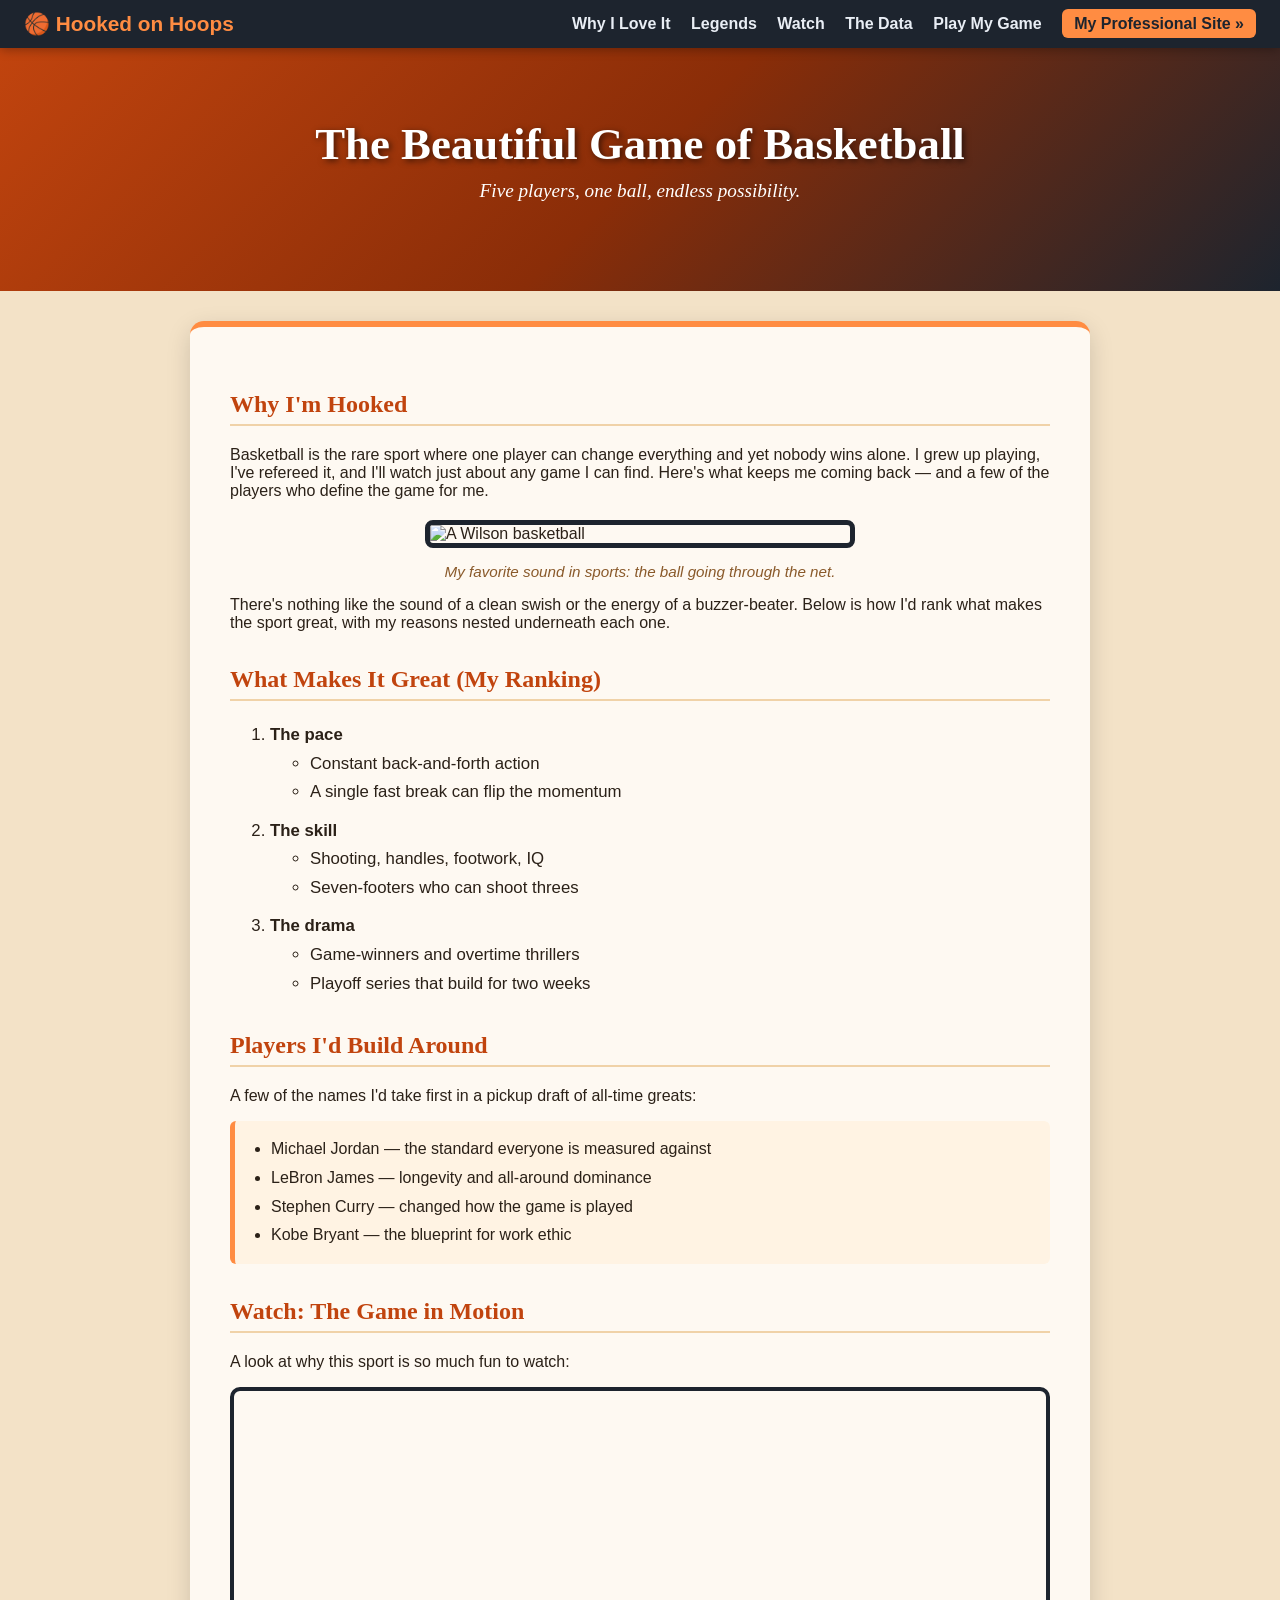
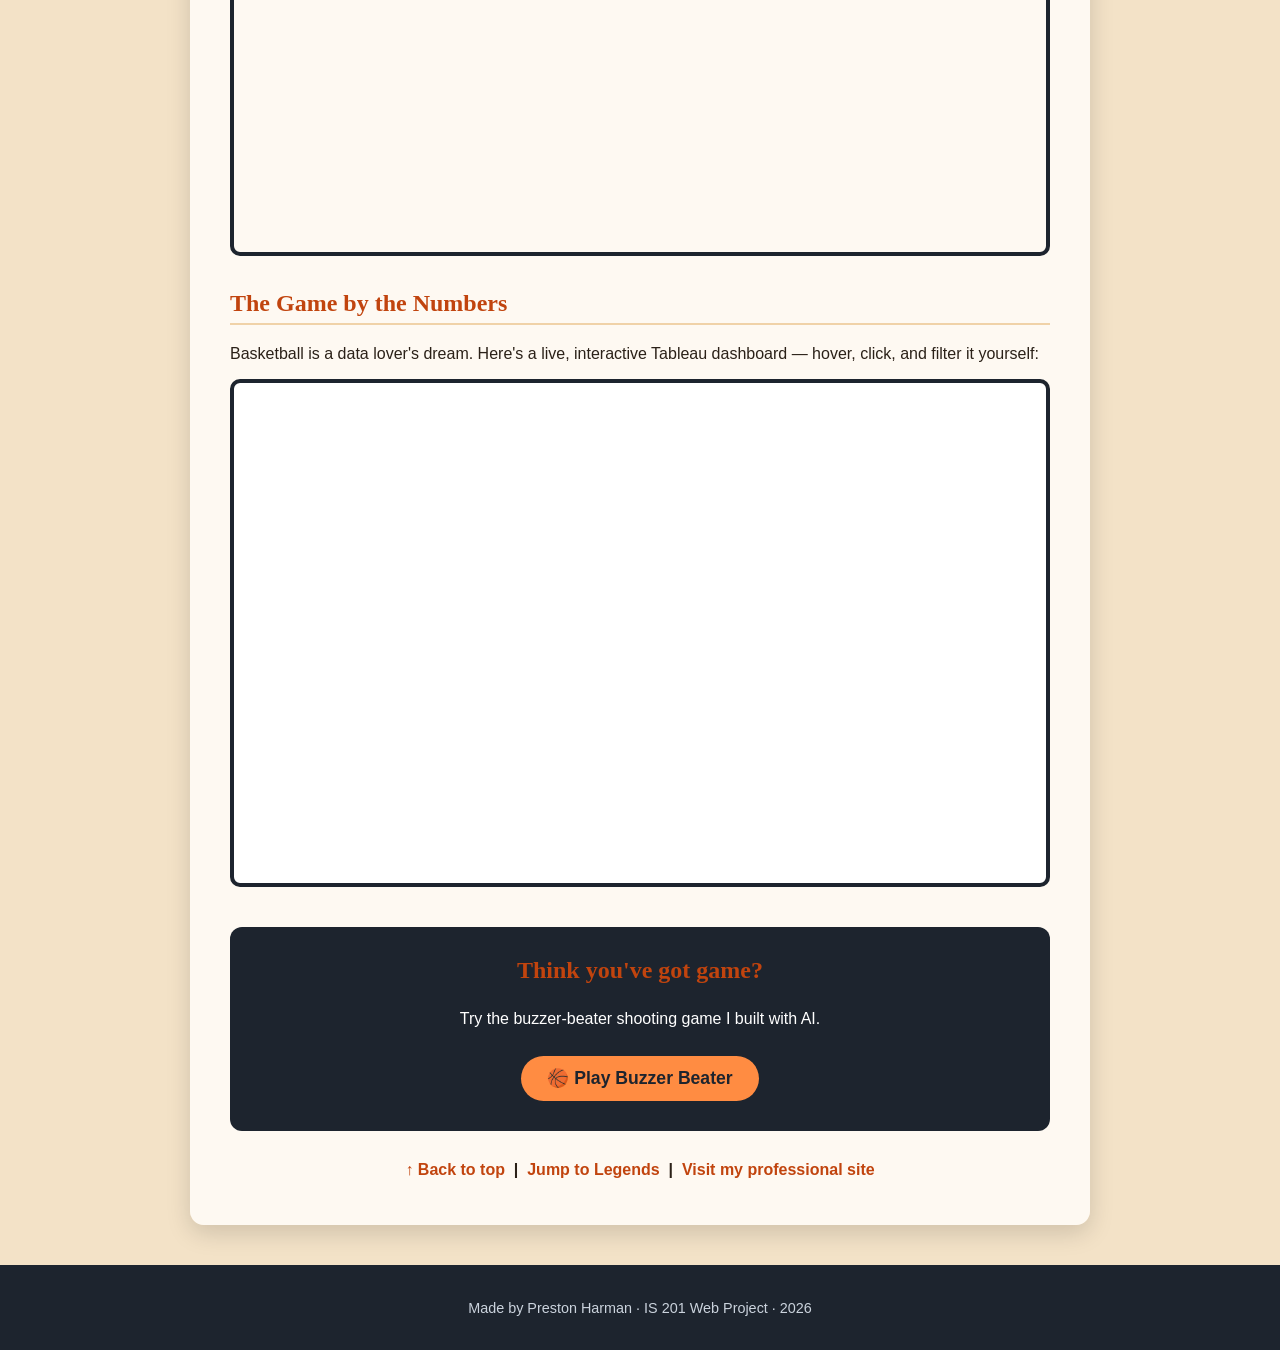
==== scratch.html @ e9cfbacf "Add files via upload" ====
<!DOCTYPE html>
<html lang="en">

<head>
  <meta charset="UTF-8">
  <meta name="viewport" content="width=device-width, initial-scale=1.0">
  <title>Hooked on Hoops — Preston Harman</title>
  <!-- My own from-scratch stylesheet (NOT Bootstrap) -->
  <link rel="stylesheet" href="scratch.css">
</head>

<body id="top">

  <!-- ===== Navigation bar (div #1 for positioning) ===== -->
  <div class="topbar">
    <span class="brand">🏀 Hooked on Hoops</span>
    <span class="topbar-links">
      <a href="#why">Why I Love It</a>
      <a href="#legends">Legends</a>
      <a href="#video">Watch</a>
      <a href="#data">The Data</a>
      <a href="webapp.html">Play My Game</a>
      <!-- Navigation back to the professional (Bootstrap) pages -->
      <a href="index.html" class="pro-link">My Professional Site &raquo;</a>
    </span>
  </div>

  <!-- ===== Hero header (div #2 for positioning) ===== -->
  <div class="hero-court">
    <h1>The Beautiful Game of Basketball</h1>
    <p class="tagline">Five players, one ball, endless possibility.</p>
  </div>

  <!-- ===== Main content wrapper (div #3 for positioning) ===== -->
  <div class="wrap">

    <!-- Anchor target: Why I love it -->
    <h2 id="why">Why I'm Hooked</h2>
    <p>
      Basketball is the rare sport where one player can change everything and yet nobody wins alone.
      I grew up playing, I've refereed it, and I'll watch just about any game I can find. Here's what
      keeps me coming back — and a few of the players who define the game for me.
    </p>

    <!-- A non-Bootstrap image (hotlinked from Wikimedia Commons, which permits this) -->
    <img class="court-img"
      src="https://commons.wikimedia.org/wiki/Special:FilePath/Wilson_Basketball.JPG"
      alt="A Wilson basketball">
    <p class="caption">My favorite sound in sports: the ball going through the net.</p>

    <p>
      There's nothing like the sound of a clean swish or the energy of a buzzer-beater. Below is how I'd
      rank what makes the sport great, with my reasons nested underneath each one.
    </p>

    <!-- ===== Unordered list embedded inside an ordered list ===== -->
    <h2>What Makes It Great (My Ranking)</h2>
    <ol class="ranked">
      <li><strong>The pace</strong>
        <ul>
          <li>Constant back-and-forth action</li>
          <li>A single fast break can flip the momentum</li>
        </ul>
      </li>
      <li><strong>The skill</strong>
        <ul>
          <li>Shooting, handles, footwork, IQ</li>
          <li>Seven-footers who can shoot threes</li>
        </ul>
      </li>
      <li><strong>The drama</strong>
        <ul>
          <li>Game-winners and overtime thrillers</li>
          <li>Playoff series that build for two weeks</li>
        </ul>
      </li>
    </ol>

    <!-- Anchor target: Legends -->
    <h2 id="legends">Players I'd Build Around</h2>
    <p>A few of the names I'd take first in a pickup draft of all-time greats:</p>
    <ul class="legends">
      <li>Michael Jordan — the standard everyone is measured against</li>
      <li>LeBron James — longevity and all-around dominance</li>
      <li>Stephen Curry — changed how the game is played</li>
      <li>Kobe Bryant — the blueprint for work ethic</li>
    </ul>

    <!-- Anchor target: Video -->
    <h2 id="video">Watch: The Game in Motion</h2>
    <p>A look at why this sport is so much fun to watch:</p>
    <div class="video-box">
      <iframe
        src="https://www.youtube.com/embed/2Tg0z8sShjk"
        title="Basketball video"
        frameborder="0"
        allow="accelerometer; autoplay; clipboard-write; encrypted-media; gyroscope; picture-in-picture; web-share"
        allowfullscreen></iframe>
    </div>

    <!-- Anchor target: Tableau -->
    <h2 id="data">The Game by the Numbers</h2>
    <p>Basketball is a data lover's dream. Here's a live, interactive Tableau dashboard — hover, click,
      and filter it yourself:</p>

    <!-- ===== Live, interactive embedded Tableau viz ===== -->
    <div class="tableau-box">
      <div class='tableauPlaceholder' id='vizContainer' style='position: relative; width:100%;'>
        <noscript>
          <a href='#'><img alt='Tableau dashboard'
            src='https://public.tableau.com/static/images/Re/RegionalSampleWorkbook/Storyboard/1.png'
            style='border:none'></a>
        </noscript>
        <object class='tableauViz' style='display:none;'>
          <param name='host_url' value='https%3A%2F%2Fpublic.tableau.com%2F' />
          <param name='embed_code_version' value='3' />
          <param name='site_root' value='' />
          <param name='name' value='RegionalSampleWorkbook/Storyboard' />
          <param name='tabs' value='no' />
          <param name='toolbar' value='yes' />
          <param name='static_image'
            value='https://public.tableau.com/static/images/Re/RegionalSampleWorkbook/Storyboard/1.png' />
          <param name='animate_transition' value='yes' />
          <param name='display_static_image' value='yes' />
          <param name='display_spinner' value='yes' />
          <param name='display_overlay' value='yes' />
          <param name='display_count' value='yes' />
        </object>
      </div>
    </div>

    <!-- Call to action to the web app -->
    <div class="cta">
      <h2 style="border:none; margin-top:0;">Think you've got game?</h2>
      <p>Try the buzzer-beater shooting game I built with AI.</p>
      <a class="cta-btn" href="webapp.html">🏀 Play Buzzer Beater</a>
    </div>

    <!-- On-page anchors back up -->
    <p class="backlinks">
      <a href="#top">↑ Back to top</a> &nbsp;|&nbsp;
      <a href="#legends">Jump to Legends</a> &nbsp;|&nbsp;
      <a href="index.html">Visit my professional site</a>
    </p>
  </div>

  <!-- ===== Footer (div for positioning) ===== -->
  <div class="footer">
    <p>Made by Preston Harman &middot; IS 201 Web Project &middot; 2026</p>
  </div>

  <!-- Tableau Public embed script -->
  <script type="text/javascript"
    src="https://public.tableau.com/javascripts/api/viz_v1.js"></script>

</body>

</html>
---- scratch.css ----
/* ============================================================
   scratch.css — hand-written stylesheet for my from-scratch page
   ============================================================ */

/* 1. Page body: custom background image + font family + font color */
body {
  margin: 0;
  font-family: 'Trebuchet MS', 'Segoe UI', Verdana, sans-serif;  /* font family */
  color: #2b2118;                                                 /* font color */
  background-color: #f3e2c7;                                      /* custom bg color */
  background-image: url("https://www.transparenttextures.com/patterns/wood-pattern.png");
}

/* 2. Top navigation bar — positioned/styled block (DIV) */
.topbar {
  position: sticky;
  top: 0;
  z-index: 10;
  background-color: #1d242e;
  color: #ffffff;
  padding: 12px 24px;
  display: flex;
  flex-wrap: wrap;
  align-items: center;
  justify-content: space-between;
  box-shadow: 0 2px 10px rgba(0, 0, 0, 0.3);
}
.topbar .brand {
  font-size: 1.3rem;
  font-weight: bold;
  color: #ff8c42;          /* font color */
}
.topbar-links a {
  color: #e9eef5;
  text-decoration: none;
  margin-left: 16px;
  font-weight: 600;
}
.topbar-links a:hover { color: #ff8c42; }
.topbar-links a.pro-link {
  background-color: #ff8c42;
  color: #1d242e;
  padding: 6px 12px;
  border-radius: 6px;
}

/* 3. Hero header — positioned/styled block (DIV) */
.hero-court {
  position: relative;
  text-align: center;
  padding: 70px 20px;
  color: #ffffff;                                    /* font color */
  font-family: 'Georgia', 'Times New Roman', serif;  /* font family */
  background-color: #c1440e;                          /* custom bg color */
  background-image: linear-gradient(135deg, #c1440e 0%, #8a2d08 50%, #1d242e 100%);
}
.hero-court h1 {
  font-size: 2.8rem;
  margin: 0;
  text-shadow: 2px 2px 6px rgba(0, 0, 0, 0.6);
}
.hero-court .tagline {
  font-size: 1.2rem;
  font-style: italic;
  margin-top: 10px;
}

/* 4. Main content wrapper — positioned/styled block (DIV) */
.wrap {
  position: relative;
  max-width: 820px;
  margin: 30px auto;
  background-color: rgba(255, 251, 245, 0.95);
  padding: 30px 40px;
  border-radius: 14px;
  box-shadow: 0 8px 24px rgba(0, 0, 0, 0.15);
  border-top: 6px solid #ff8c42;
}

/* Headings */
.wrap h2 {
  font-family: 'Georgia', serif;
  color: #c1440e;            /* font color */
  border-bottom: 2px solid #f0d2a8;
  padding-bottom: 6px;
  margin-top: 34px;
}

/* Non-bootstrap image */
.court-img {
  display: block;
  width: 80%;
  max-width: 420px;
  margin: 20px auto 6px;
  border: 5px solid #1d242e;
  border-radius: 8px;
}
.caption {
  text-align: center;
  font-style: italic;
  color: #8a5a2b;
  font-size: 0.95rem;
}

/* Lists */
.ranked { line-height: 1.7; }
.ranked > li { margin-bottom: 10px; font-size: 1.05rem; }
.legends {
  background-color: #fff3e3;
  border-left: 5px solid #ff8c42;
  padding: 14px 14px 14px 36px;
  border-radius: 6px;
  line-height: 1.8;
}

/* Responsive video box */
.video-box {
  position: relative;
  padding-bottom: 56.25%;  /* 16:9 ratio */
  height: 0;
  overflow: hidden;
  border-radius: 10px;
  border: 4px solid #1d242e;
}
.video-box iframe {
  position: absolute;
  top: 0; left: 0;
  width: 100%;
  height: 100%;
}

/* Tableau box */
.tableau-box {
  border: 4px solid #1d242e;
  border-radius: 10px;
  overflow: hidden;
  background-color: #ffffff;
  min-height: 500px;
}

/* Call-to-action block */
.cta {
  text-align: center;
  background-color: #1d242e;
  color: #ffffff;
  padding: 30px;
  border-radius: 12px;
  margin-top: 40px;
}
.cta-btn {
  display: inline-block;
  margin-top: 12px;
  background-color: #ff8c42;
  color: #1d242e;
  font-weight: bold;
  font-size: 1.1rem;
  text-decoration: none;
  padding: 12px 26px;
  border-radius: 30px;
  transition: transform 0.15s ease;
}
.cta-btn:hover { transform: scale(1.06); }

/* Back links */
.backlinks {
  text-align: center;
  margin-top: 30px;
  font-weight: 600;
}
.backlinks a { color: #c1440e; text-decoration: none; }
.backlinks a:hover { text-decoration: underline; }

/* Footer DIV */
.footer {
  text-align: center;
  background-color: #1d242e;
  color: #cbd3dd;
  padding: 20px;
  margin-top: 40px;
  font-size: 0.9rem;
}
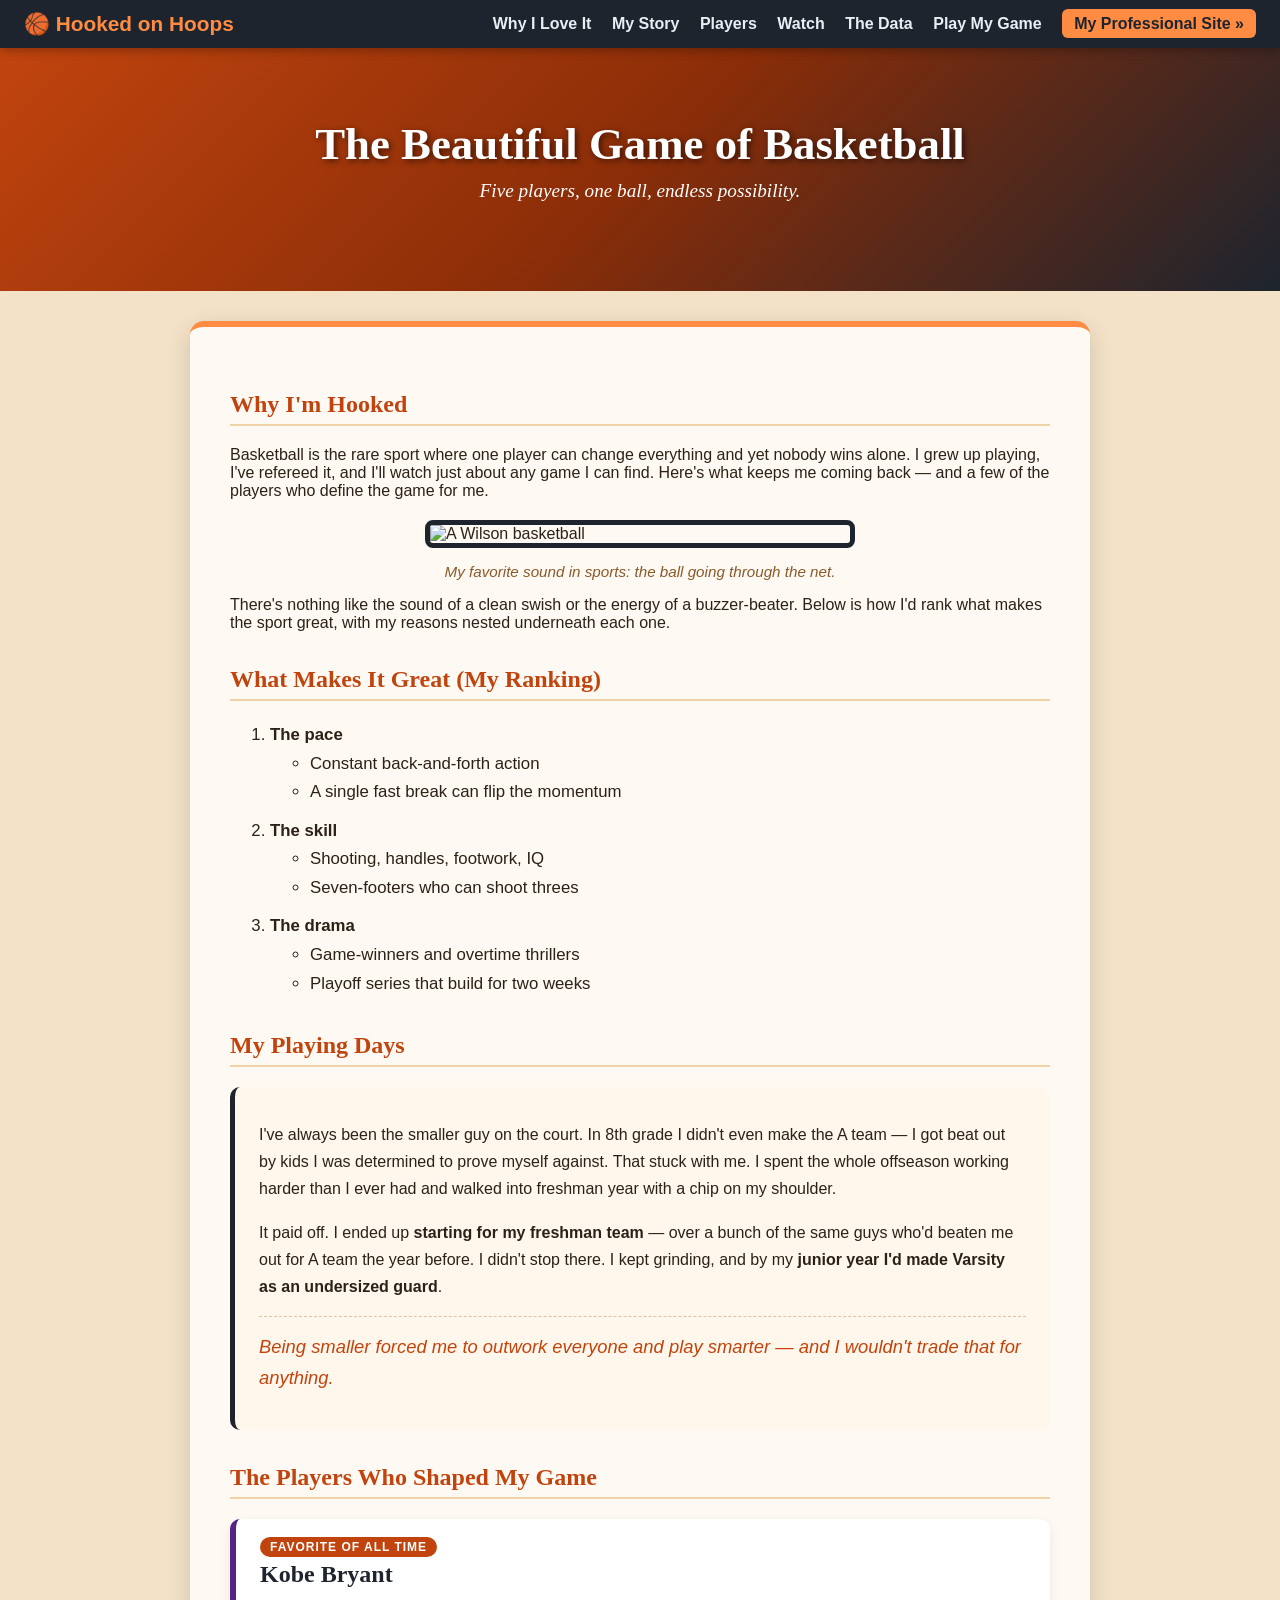
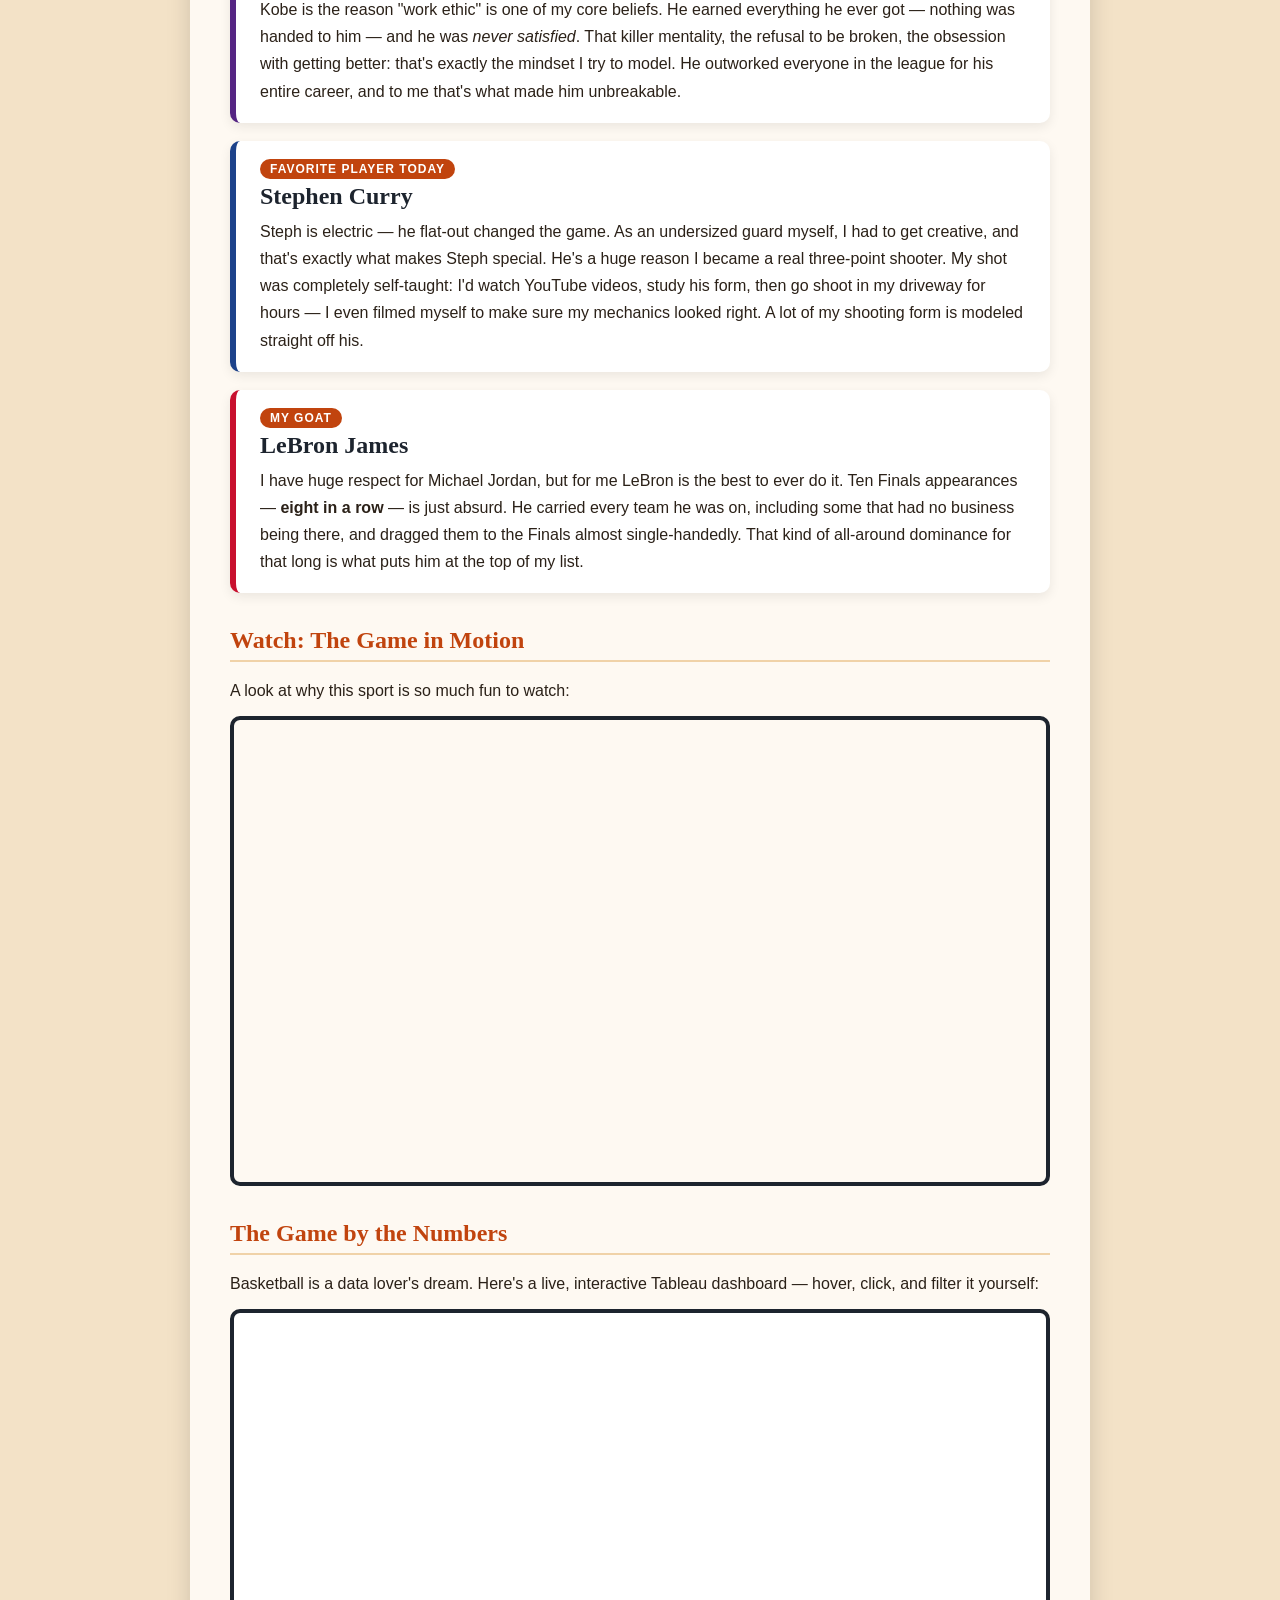
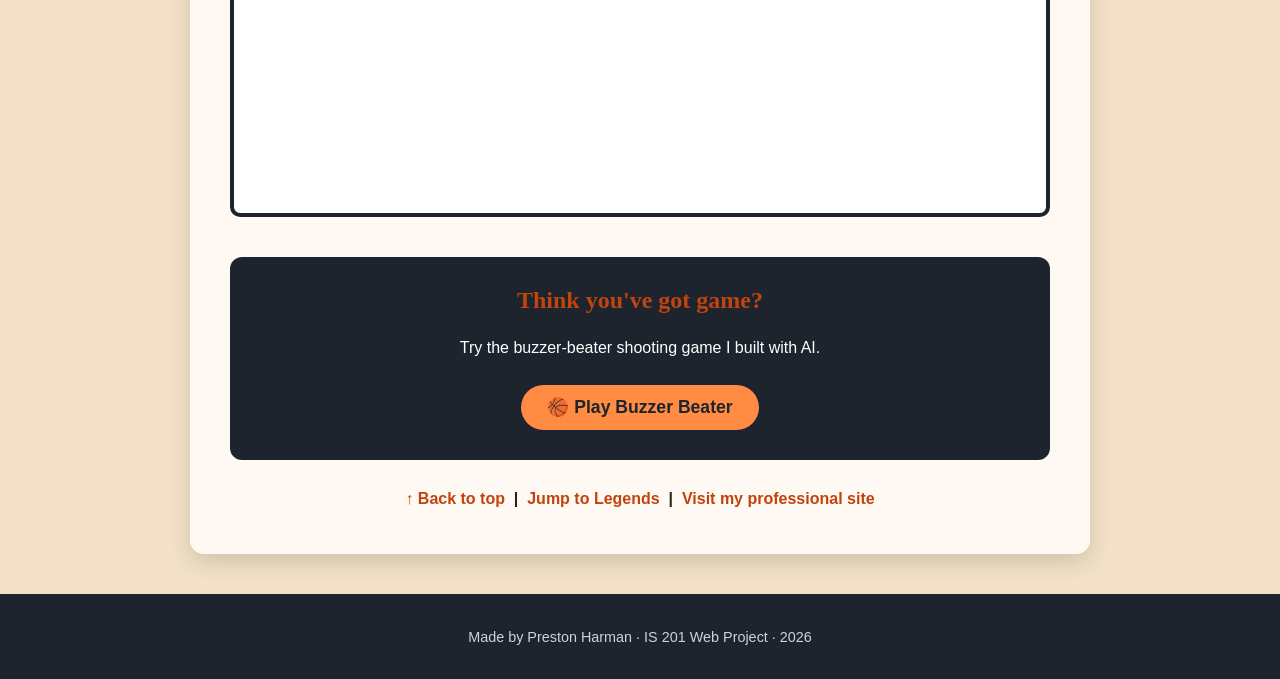
==== commit 1a0db0cd: "Add files via upload" ====
--- a/scratch.html
+++ b/scratch.html
@@ -16,7 +16,8 @@
     <span class="brand">🏀 Hooked on Hoops</span>
     <span class="topbar-links">
       <a href="#why">Why I Love It</a>
-      <a href="#legends">Legends</a>
+      <a href="#playing">My Story</a>
+      <a href="#legends">Players</a>
       <a href="#video">Watch</a>
       <a href="#data">The Data</a>
       <a href="webapp.html">Play My Game</a>
@@ -76,22 +77,70 @@
       </li>
     </ol>
 
-    <!-- Anchor target: Legends -->
-    <h2 id="legends">Players I'd Build Around</h2>
-    <p>A few of the names I'd take first in a pickup draft of all-time greats:</p>
-    <ul class="legends">
-      <li>Michael Jordan — the standard everyone is measured against</li>
-      <li>LeBron James — longevity and all-around dominance</li>
-      <li>Stephen Curry — changed how the game is played</li>
-      <li>Kobe Bryant — the blueprint for work ethic</li>
-    </ul>
+    <!-- Anchor target: My Playing Days -->
+    <h2 id="playing">My Playing Days</h2>
+    <div class="story">
+      <p>
+        I've always been the smaller guy on the court. In 8th grade I didn't even make the A team —
+        I got beat out by kids I was determined to prove myself against. That stuck with me. I spent
+        the whole offseason working harder than I ever had and walked into freshman year with a chip
+        on my shoulder.
+      </p>
+      <p>
+        It paid off. I ended up <strong>starting for my freshman team</strong> — over a bunch of the
+        same guys who'd beaten me out for A team the year before. I didn't stop there. I kept
+        grinding, and by my <strong>junior year I'd made Varsity as an undersized guard</strong>.
+      </p>
+      <p class="pullquote">
+        Being smaller forced me to outwork everyone and play smarter — and I wouldn't trade that for anything.
+      </p>
+    </div>
+
+    <!-- Anchor target: Players who shaped my game -->
+    <h2 id="legends">The Players Who Shaped My Game</h2>
+
+    <div class="player-card kobe">
+      <span class="player-tag">Favorite of all time</span>
+      <h3>Kobe Bryant</h3>
+      <p>
+        Kobe is the reason "work ethic" is one of my core beliefs. He earned everything he ever got —
+        nothing was handed to him — and he was <em>never satisfied</em>. That killer mentality, the
+        refusal to be broken, the obsession with getting better: that's exactly the mindset I try to
+        model. He outworked everyone in the league for his entire career, and to me that's what made
+        him unbreakable.
+      </p>
+    </div>
+
+    <div class="player-card steph">
+      <span class="player-tag">Favorite player today</span>
+      <h3>Stephen Curry</h3>
+      <p>
+        Steph is electric — he flat-out changed the game. As an undersized guard myself, I had to get
+        creative, and that's exactly what makes Steph special. He's a huge reason I became a real
+        three-point shooter. My shot was completely self-taught: I'd watch YouTube videos, study his
+        form, then go shoot in my driveway for hours — I even filmed myself to make sure my mechanics
+        looked right. A lot of my shooting form is modeled straight off his.
+      </p>
+    </div>
+
+    <div class="player-card lebron">
+      <span class="player-tag">My GOAT</span>
+      <h3>LeBron James</h3>
+      <p>
+        I have huge respect for Michael Jordan, but for me LeBron is the best to ever do it. Ten
+        Finals appearances — <strong>eight in a row</strong> — is just absurd. He carried every team
+        he was on, including some that had no business being there, and dragged them to the Finals
+        almost single-handedly. That kind of all-around dominance for that long is what puts him at
+        the top of my list.
+      </p>
+    </div>
 
     <!-- Anchor target: Video -->
     <h2 id="video">Watch: The Game in Motion</h2>
     <p>A look at why this sport is so much fun to watch:</p>
     <div class="video-box">
       <iframe
-        src="https://www.youtube.com/embed/2Tg0z8sShjk"
+        src="https://www.youtube.com/embed/sJXWscXF3t4"
         title="Basketball video"
         frameborder="0"
         allow="accelerometer; autoplay; clipboard-write; encrypted-media; gyroscope; picture-in-picture; web-share"
@@ -103,30 +152,14 @@
     <p>Basketball is a data lover's dream. Here's a live, interactive Tableau dashboard — hover, click,
       and filter it yourself:</p>
 
-    <!-- ===== Live, interactive embedded Tableau viz ===== -->
+    <!-- ===== Live, interactive embedded Tableau viz (NBA Shots) ===== -->
     <div class="tableau-box">
-      <div class='tableauPlaceholder' id='vizContainer' style='position: relative; width:100%;'>
-        <noscript>
-          <a href='#'><img alt='Tableau dashboard'
-            src='https://public.tableau.com/static/images/Re/RegionalSampleWorkbook/Storyboard/1.png'
-            style='border:none'></a>
-        </noscript>
-        <object class='tableauViz' style='display:none;'>
-          <param name='host_url' value='https%3A%2F%2Fpublic.tableau.com%2F' />
-          <param name='embed_code_version' value='3' />
-          <param name='site_root' value='' />
-          <param name='name' value='RegionalSampleWorkbook/Storyboard' />
-          <param name='tabs' value='no' />
-          <param name='toolbar' value='yes' />
-          <param name='static_image'
-            value='https://public.tableau.com/static/images/Re/RegionalSampleWorkbook/Storyboard/1.png' />
-          <param name='animate_transition' value='yes' />
-          <param name='display_static_image' value='yes' />
-          <param name='display_spinner' value='yes' />
-          <param name='display_overlay' value='yes' />
-          <param name='display_count' value='yes' />
-        </object>
-      </div>
+      <script type="module"
+        src="https://public.tableau.com/javascripts/api/tableau.embedding.3.latest.min.js"></script>
+      <tableau-viz id="tableauViz"
+        src="https://public.tableau.com/views/NBAShots_15945788351370/NBAShots"
+        width="100%" height="700" toolbar="bottom" hide-tabs>
+      </tableau-viz>
     </div>
 
     <!-- Call to action to the web app -->
@@ -149,9 +182,7 @@
     <p>Made by Preston Harman &middot; IS 201 Web Project &middot; 2026</p>
   </div>
 
-  <!-- Tableau Public embed script -->
-  <script type="text/javascript"
-    src="https://public.tableau.com/javascripts/api/viz_v1.js"></script>
+  <!-- Tableau loads via the module script above (modern embedding API v3) -->
 
 </body>
 
--- a/scratch.css
+++ b/scratch.css
@@ -105,6 +105,54 @@
 /* Lists */
 .ranked { line-height: 1.7; }
 .ranked > li { margin-bottom: 10px; font-size: 1.05rem; }
+
+/* My Playing Days story block */
+.story {
+  background-color: #fff7ec;
+  border-radius: 10px;
+  padding: 18px 24px;
+  line-height: 1.7;
+  border-left: 5px solid #1d242e;
+}
+.pullquote {
+  font-style: italic;
+  font-size: 1.15rem;
+  color: #c1440e;            /* font color */
+  border-top: 1px dashed #e0c39c;
+  margin-top: 14px;
+  padding-top: 14px;
+}
+
+/* Favorite player cards */
+.player-card {
+  background-color: #ffffff;
+  border-radius: 10px;
+  padding: 18px 24px;
+  margin-bottom: 18px;
+  box-shadow: 0 4px 12px rgba(0, 0, 0, 0.08);
+  border-left: 6px solid #ff8c42;
+}
+.player-card h3 {
+  font-family: 'Georgia', serif;   /* font family */
+  margin: 4px 0 8px;
+  font-size: 1.5rem;
+  color: #1d242e;                  /* font color */
+}
+.player-card p { line-height: 1.7; margin: 0; }
+.player-tag {
+  display: inline-block;
+  font-size: 0.75rem;
+  font-weight: bold;
+  text-transform: uppercase;
+  letter-spacing: 1px;
+  color: #ffffff;
+  background-color: #c1440e;
+  padding: 3px 10px;
+  border-radius: 20px;
+}
+.player-card.kobe { border-left-color: #552583; }   /* Lakers purple */
+.player-card.steph { border-left-color: #1d428a; }  /* Warriors blue */
+.player-card.lebron { border-left-color: #c8102e; } /* wine red */
 .legends {
   background-color: #fff3e3;
   border-left: 5px solid #ff8c42;
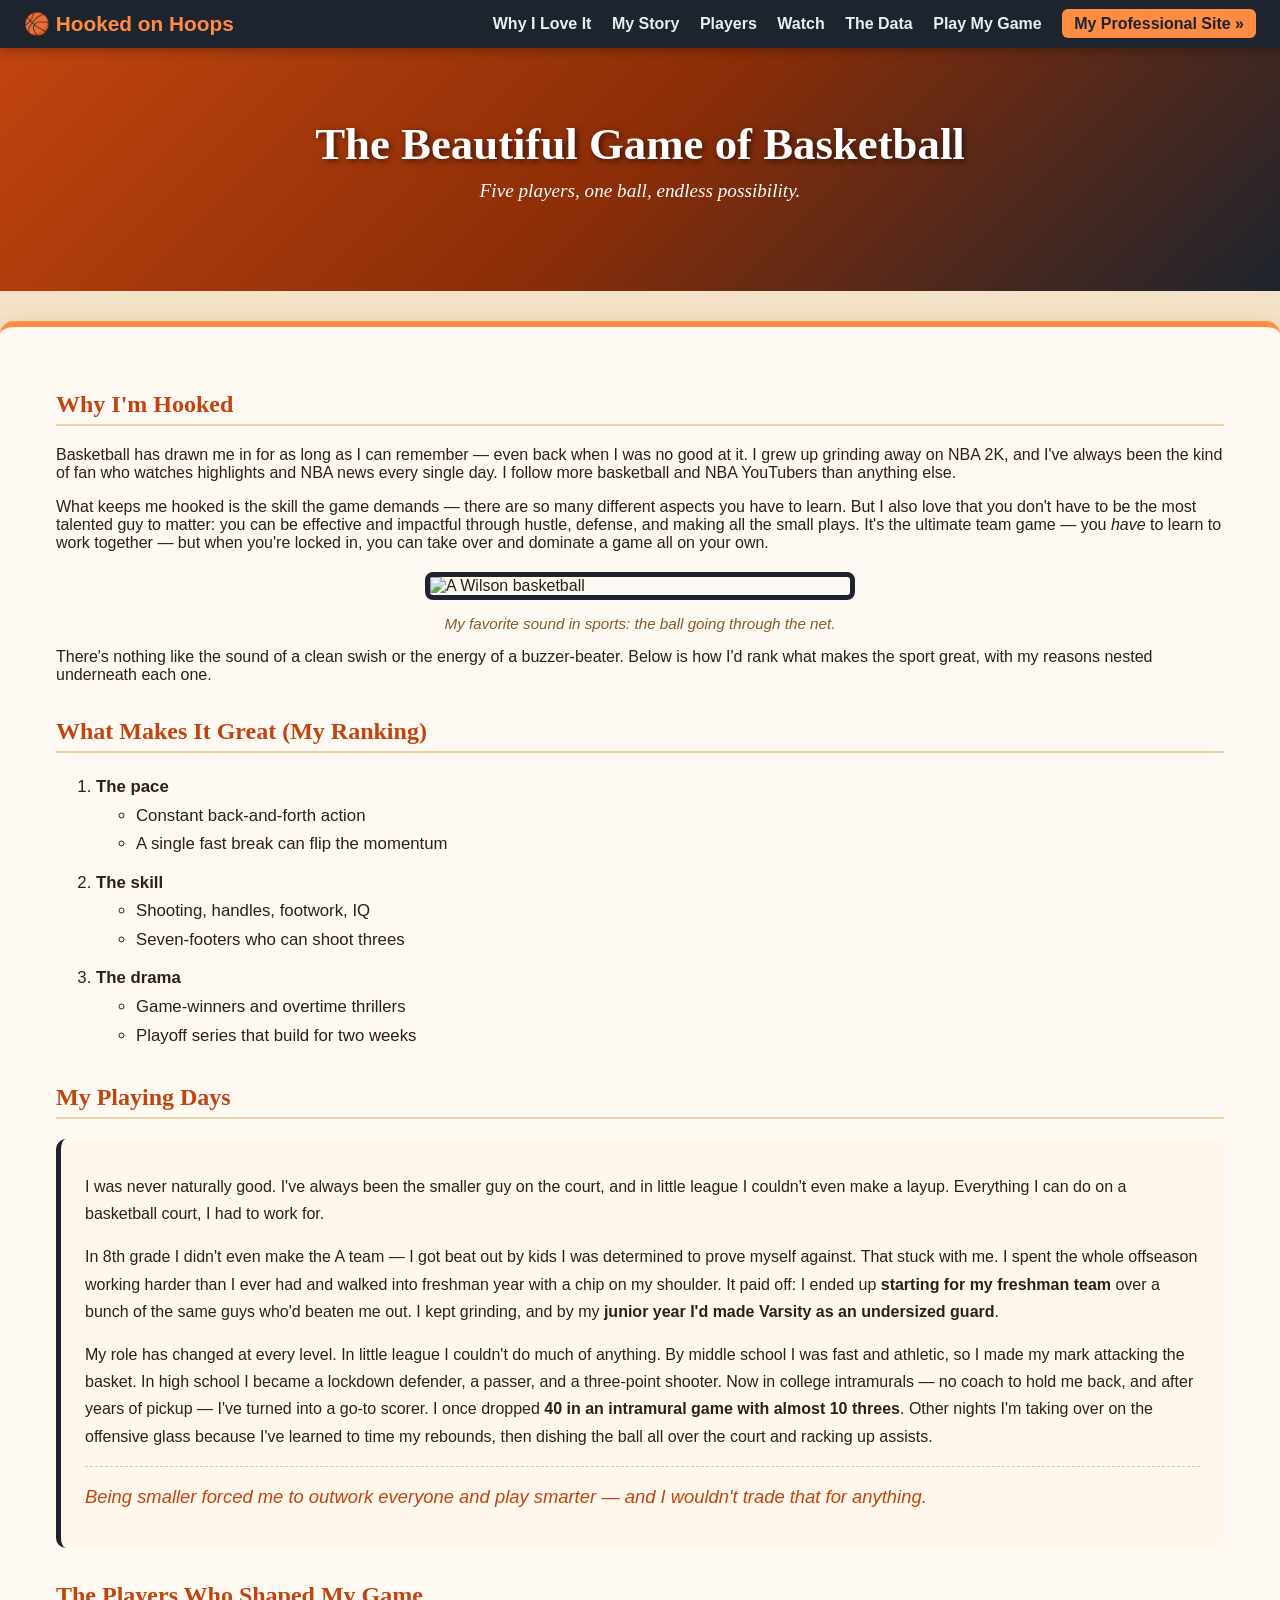
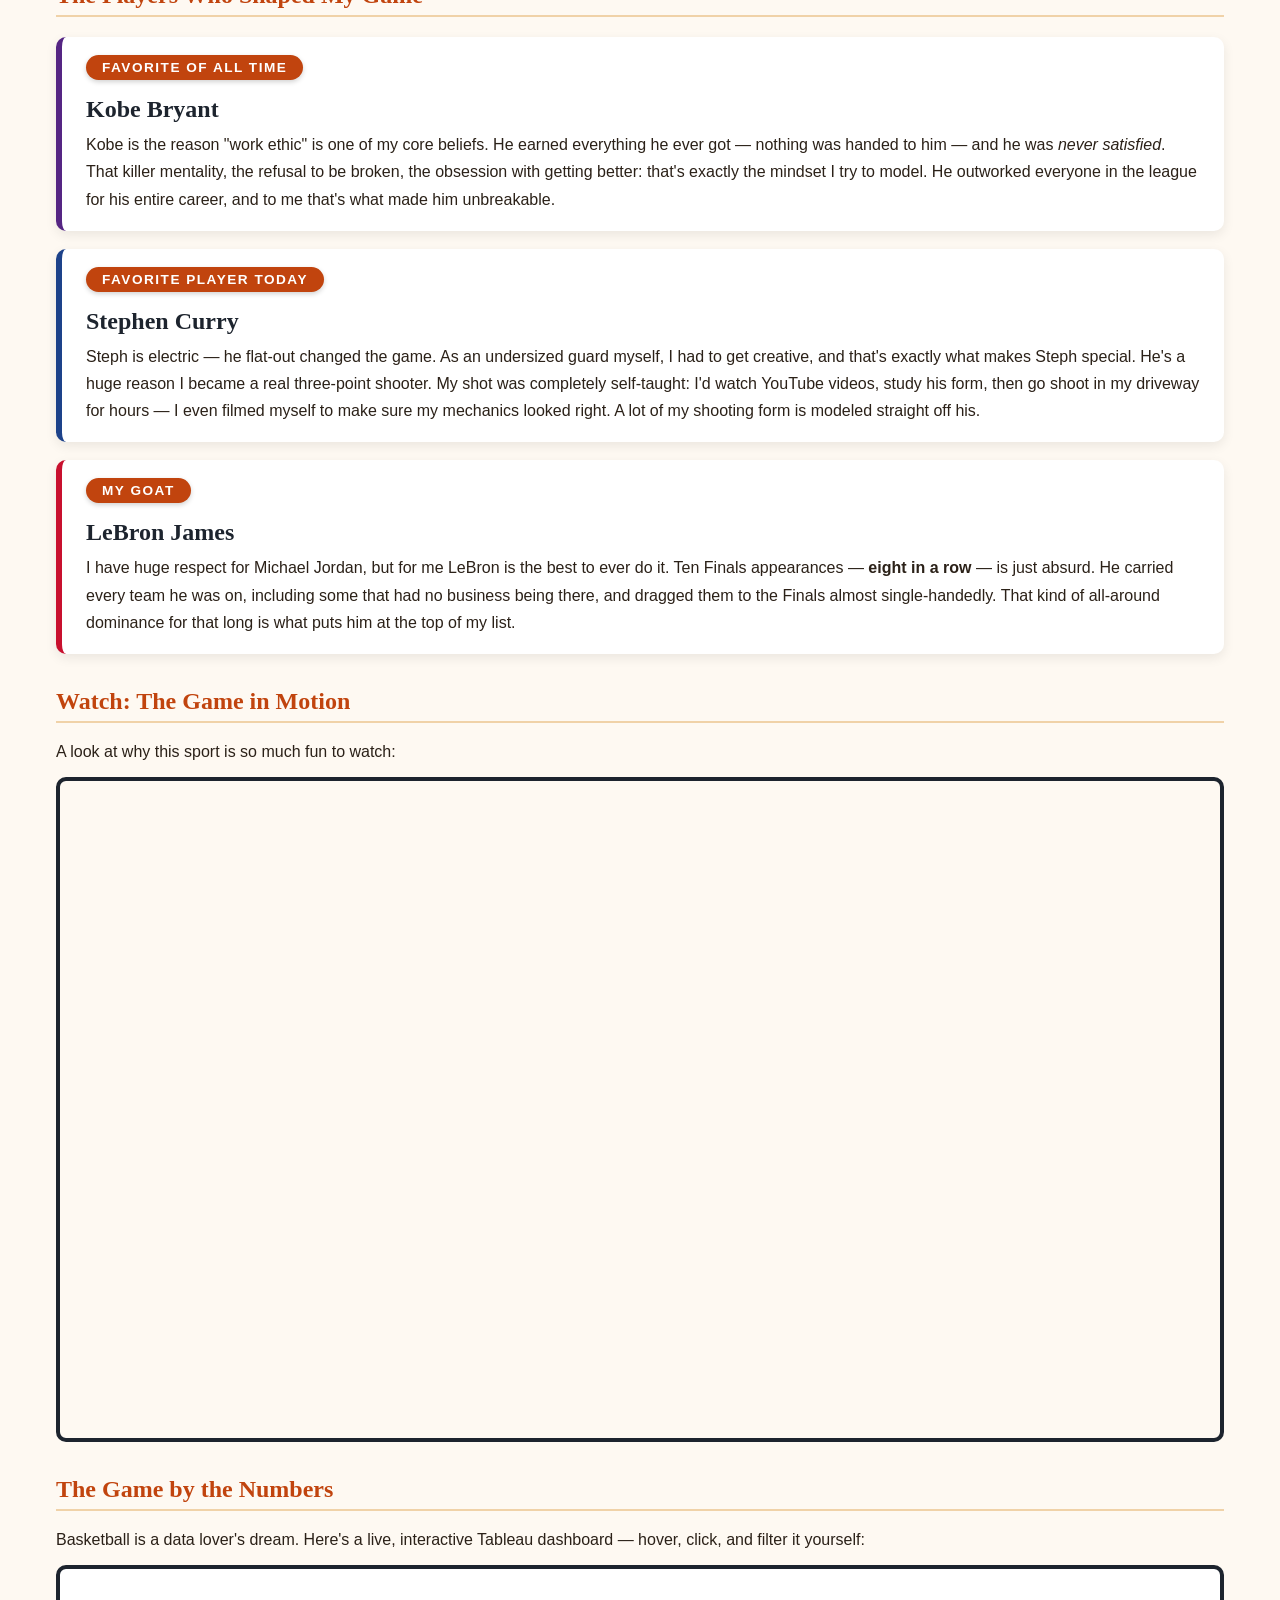
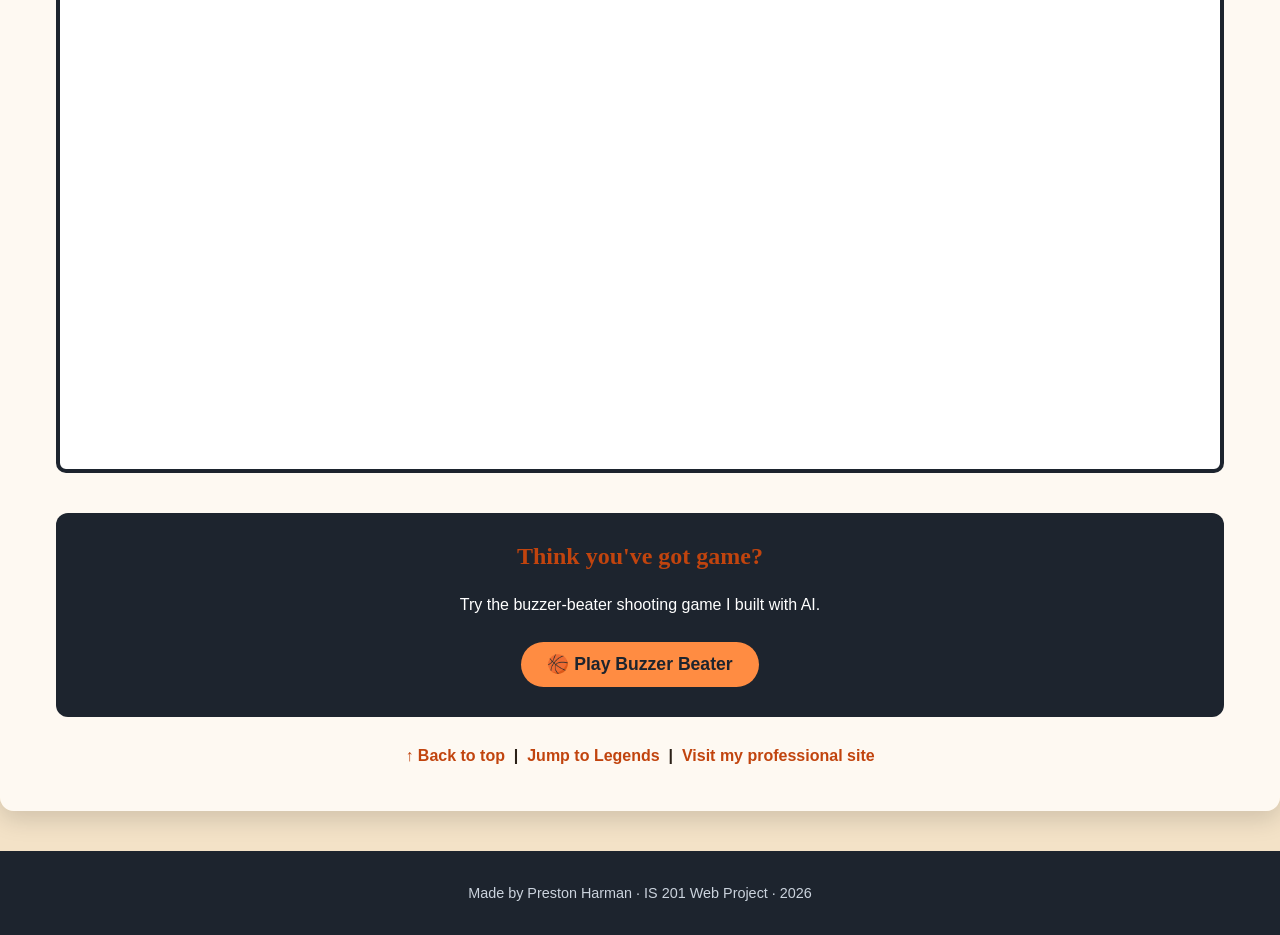
==== commit 3a732638: "Add files via upload" ====
--- a/scratch.html
+++ b/scratch.html
@@ -38,9 +38,16 @@
     <!-- Anchor target: Why I love it -->
     <h2 id="why">Why I'm Hooked</h2>
     <p>
-      Basketball is the rare sport where one player can change everything and yet nobody wins alone.
-      I grew up playing, I've refereed it, and I'll watch just about any game I can find. Here's what
-      keeps me coming back — and a few of the players who define the game for me.
+      Basketball has drawn me in for as long as I can remember — even back when I was no good at it.
+      I grew up grinding away on NBA 2K, and I've always been the kind of fan who watches highlights
+      and NBA news every single day. I follow more basketball and NBA YouTubers than anything else.
+    </p>
+    <p>
+      What keeps me hooked is the skill the game demands — there are so many different aspects you
+      have to learn. But I also love that you don't have to be the most talented guy to matter: you
+      can be effective and impactful through hustle, defense, and making all the small plays. It's
+      the ultimate team game — you <em>have</em> to learn to work together — but when you're locked
+      in, you can take over and dominate a game all on your own.
     </p>
 
     <!-- A non-Bootstrap image (hotlinked from Wikimedia Commons, which permits this) -->
@@ -81,15 +88,26 @@
     <h2 id="playing">My Playing Days</h2>
     <div class="story">
       <p>
-        I've always been the smaller guy on the court. In 8th grade I didn't even make the A team —
-        I got beat out by kids I was determined to prove myself against. That stuck with me. I spent
-        the whole offseason working harder than I ever had and walked into freshman year with a chip
-        on my shoulder.
-      </p>
-      <p>
-        It paid off. I ended up <strong>starting for my freshman team</strong> — over a bunch of the
-        same guys who'd beaten me out for A team the year before. I didn't stop there. I kept
-        grinding, and by my <strong>junior year I'd made Varsity as an undersized guard</strong>.
+        I was never naturally good. I've always been the smaller guy on the court, and in little
+        league I couldn't even make a layup. Everything I can do on a basketball court, I had to
+        work for.
+      </p>
+      <p>
+        In 8th grade I didn't even make the A team — I got beat out by kids I was determined to prove
+        myself against. That stuck with me. I spent the whole offseason working harder than I ever
+        had and walked into freshman year with a chip on my shoulder. It paid off: I ended up
+        <strong>starting for my freshman team</strong> over a bunch of the same guys who'd beaten me
+        out. I kept grinding, and by my <strong>junior year I'd made Varsity as an undersized
+        guard</strong>.
+      </p>
+      <p>
+        My role has changed at every level. In little league I couldn't do much of anything. By
+        middle school I was fast and athletic, so I made my mark attacking the basket. In high school
+        I became a lockdown defender, a passer, and a three-point shooter. Now in college intramurals
+        — no coach to hold me back, and after years of pickup — I've turned into a go-to scorer. I
+        once dropped <strong>40 in an intramural game with almost 10 threes</strong>. Other nights I'm
+        taking over on the offensive glass because I've learned to time my rebounds, then dishing the
+        ball all over the court and racking up assists.
       </p>
       <p class="pullquote">
         Being smaller forced me to outwork everyone and play smarter — and I wouldn't trade that for anything.
--- a/scratch.css
+++ b/scratch.css
@@ -68,10 +68,10 @@
 /* 4. Main content wrapper — positioned/styled block (DIV) */
 .wrap {
   position: relative;
-  max-width: 820px;
+  max-width: 1180px;
   margin: 30px auto;
   background-color: rgba(255, 251, 245, 0.95);
-  padding: 30px 40px;
+  padding: 30px 56px;
   border-radius: 14px;
   box-shadow: 0 8px 24px rgba(0, 0, 0, 0.15);
   border-top: 6px solid #ff8c42;
@@ -141,14 +141,16 @@
 .player-card p { line-height: 1.7; margin: 0; }
 .player-tag {
   display: inline-block;
-  font-size: 0.75rem;
+  font-size: 0.85rem;
   font-weight: bold;
   text-transform: uppercase;
-  letter-spacing: 1px;
+  letter-spacing: 1.5px;
   color: #ffffff;
   background-color: #c1440e;
-  padding: 3px 10px;
+  padding: 5px 16px;
   border-radius: 20px;
+  margin-bottom: 12px;
+  box-shadow: 0 2px 5px rgba(0, 0, 0, 0.18);
 }
 .player-card.kobe { border-left-color: #552583; }   /* Lakers purple */
 .player-card.steph { border-left-color: #1d428a; }  /* Warriors blue */
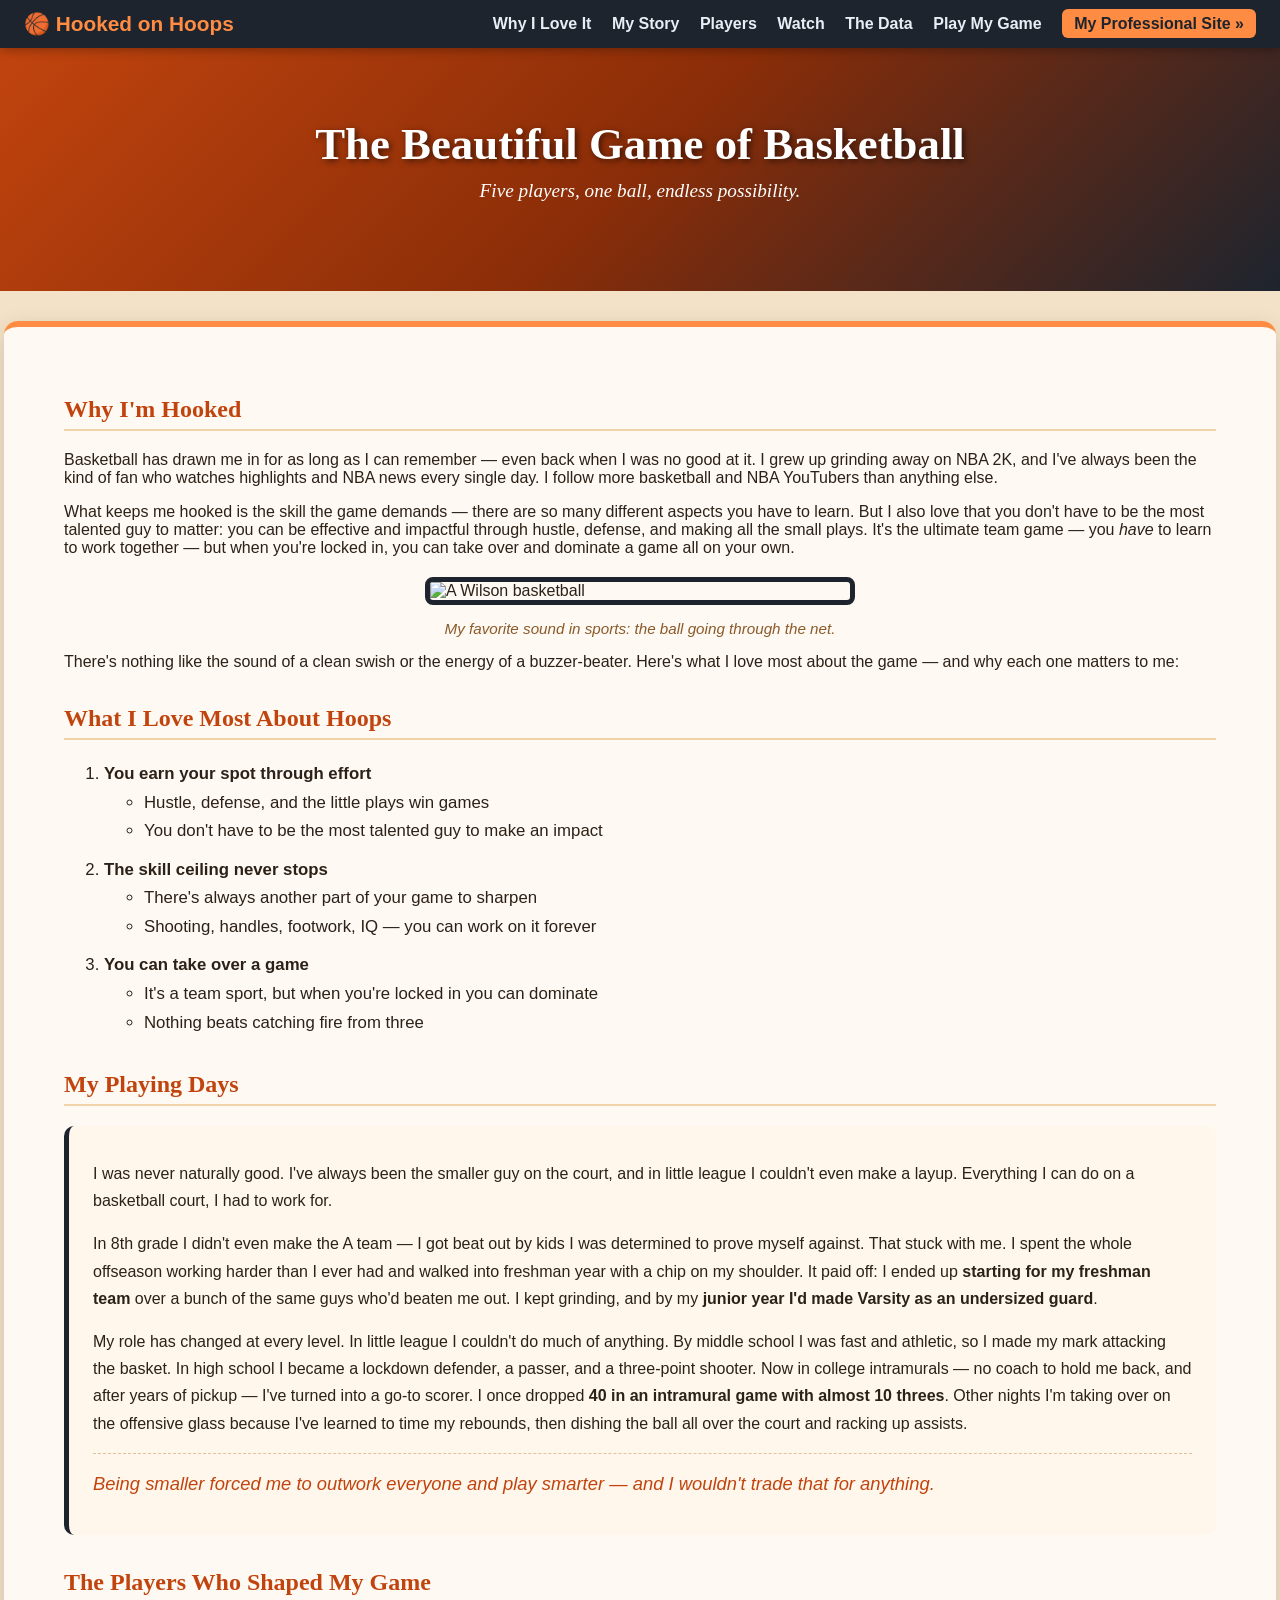
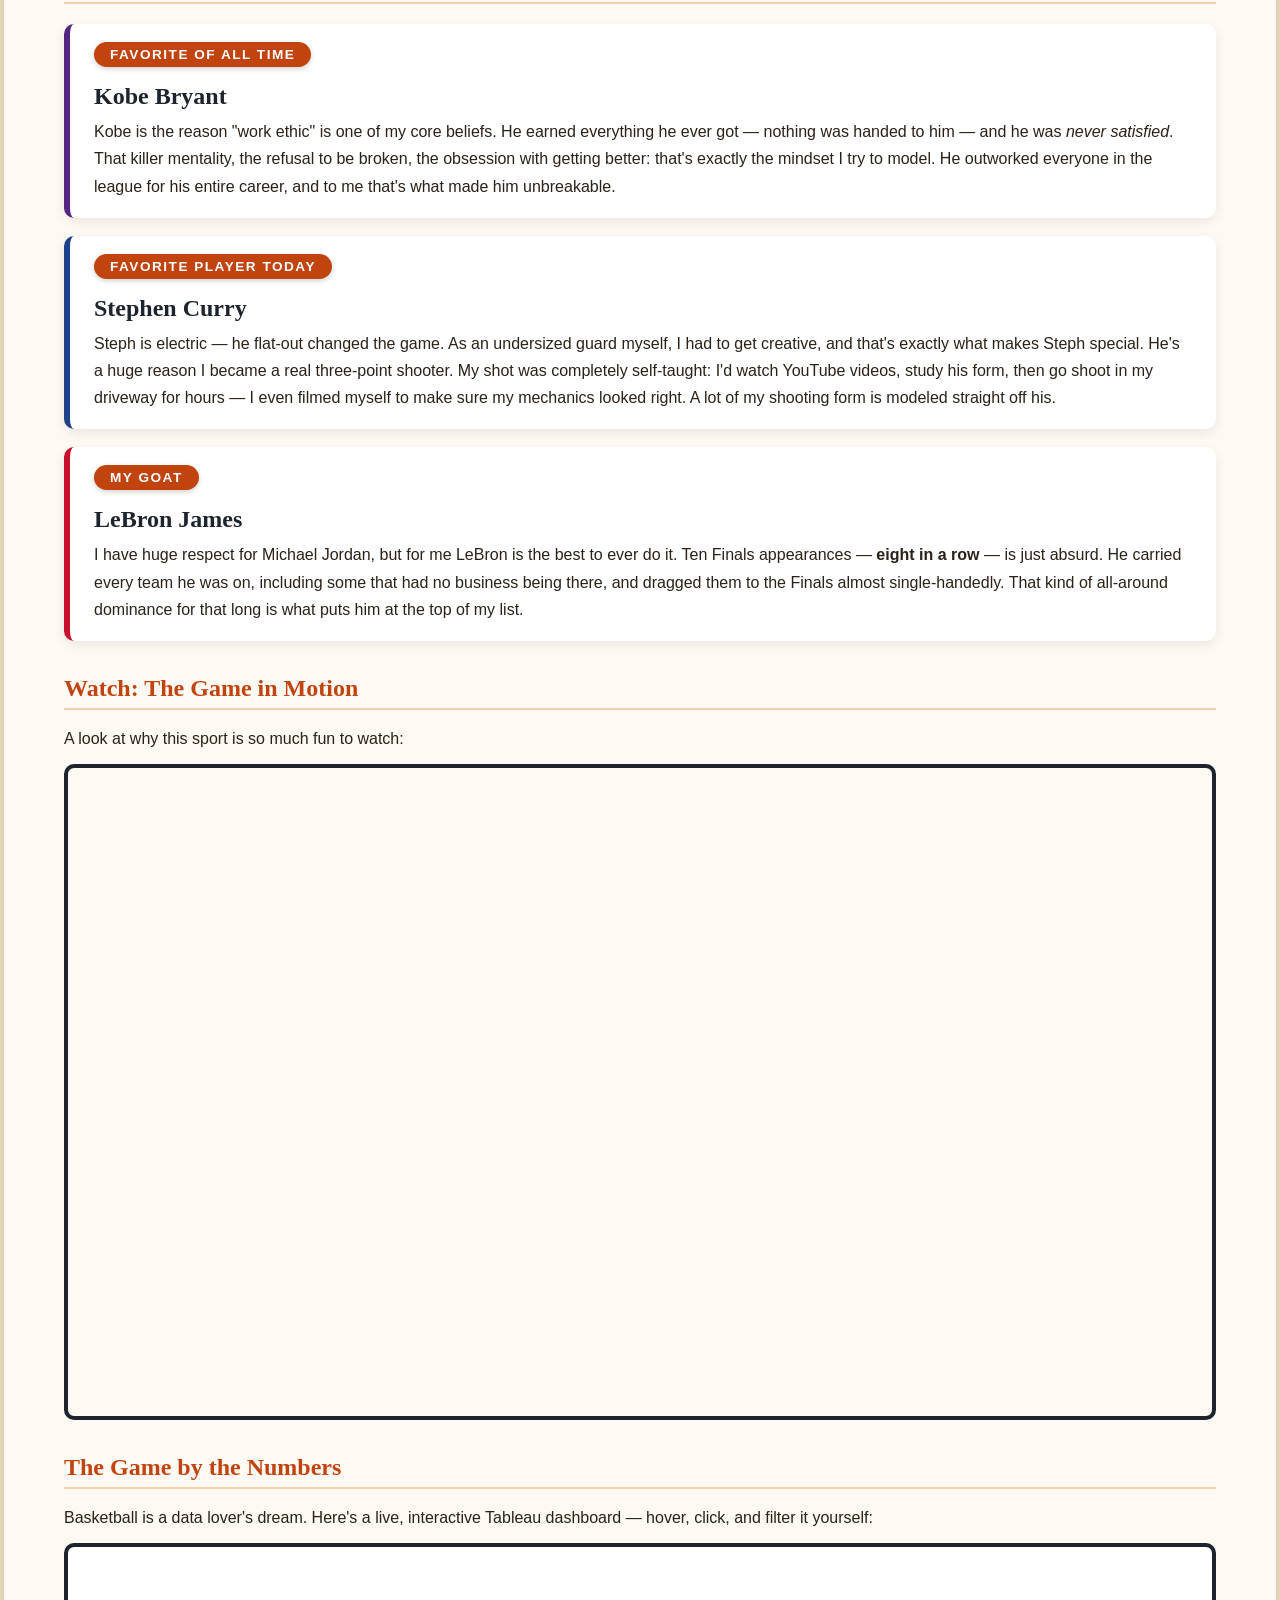
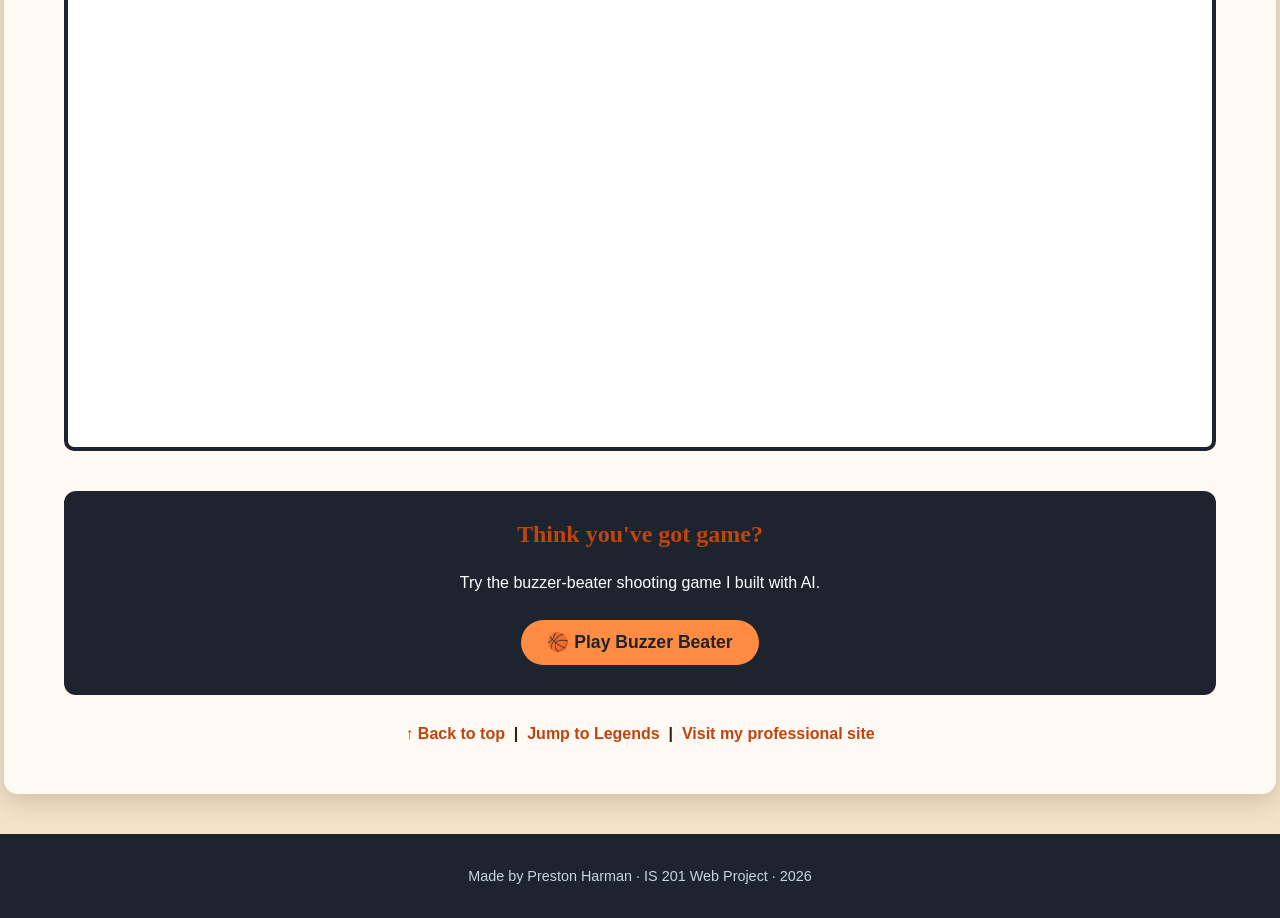
==== commit 35ae4816: "Add files via upload" ====
--- a/scratch.html
+++ b/scratch.html
@@ -57,29 +57,29 @@
     <p class="caption">My favorite sound in sports: the ball going through the net.</p>
 
     <p>
-      There's nothing like the sound of a clean swish or the energy of a buzzer-beater. Below is how I'd
-      rank what makes the sport great, with my reasons nested underneath each one.
+      There's nothing like the sound of a clean swish or the energy of a buzzer-beater. Here's what I
+      love most about the game — and why each one matters to me:
     </p>
 
     <!-- ===== Unordered list embedded inside an ordered list ===== -->
-    <h2>What Makes It Great (My Ranking)</h2>
+    <h2>What I Love Most About Hoops</h2>
     <ol class="ranked">
-      <li><strong>The pace</strong>
+      <li><strong>You earn your spot through effort</strong>
         <ul>
-          <li>Constant back-and-forth action</li>
-          <li>A single fast break can flip the momentum</li>
+          <li>Hustle, defense, and the little plays win games</li>
+          <li>You don't have to be the most talented guy to make an impact</li>
         </ul>
       </li>
-      <li><strong>The skill</strong>
+      <li><strong>The skill ceiling never stops</strong>
         <ul>
-          <li>Shooting, handles, footwork, IQ</li>
-          <li>Seven-footers who can shoot threes</li>
+          <li>There's always another part of your game to sharpen</li>
+          <li>Shooting, handles, footwork, IQ — you can work on it forever</li>
         </ul>
       </li>
-      <li><strong>The drama</strong>
+      <li><strong>You can take over a game</strong>
         <ul>
-          <li>Game-winners and overtime thrillers</li>
-          <li>Playoff series that build for two weeks</li>
+          <li>It's a team sport, but when you're locked in you can dominate</li>
+          <li>Nothing beats catching fire from three</li>
         </ul>
       </li>
     </ol>
--- a/scratch.css
+++ b/scratch.css
@@ -68,10 +68,11 @@
 /* 4. Main content wrapper — positioned/styled block (DIV) */
 .wrap {
   position: relative;
-  max-width: 1180px;
+  width: 90%;
+  max-width: 1500px;
   margin: 30px auto;
   background-color: rgba(255, 251, 245, 0.95);
-  padding: 30px 56px;
+  padding: 35px 60px;
   border-radius: 14px;
   box-shadow: 0 8px 24px rgba(0, 0, 0, 0.15);
   border-top: 6px solid #ff8c42;
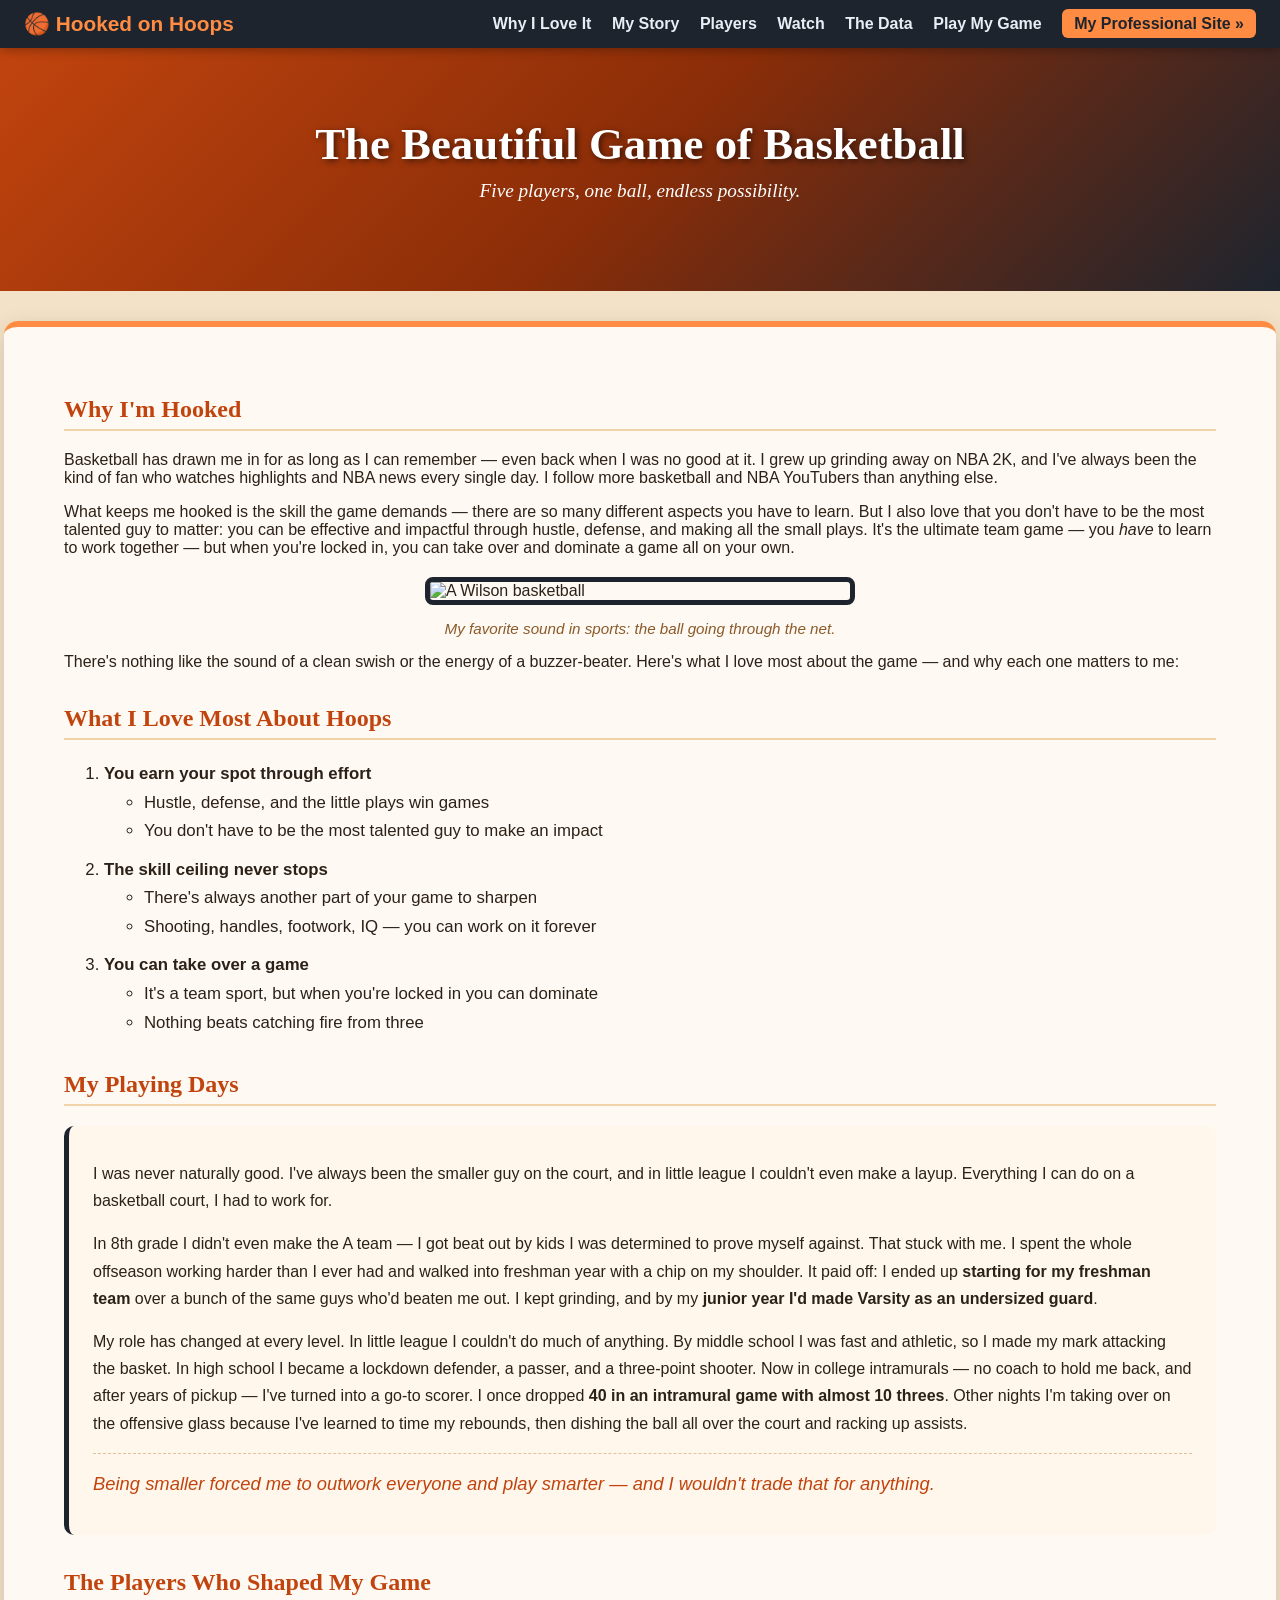
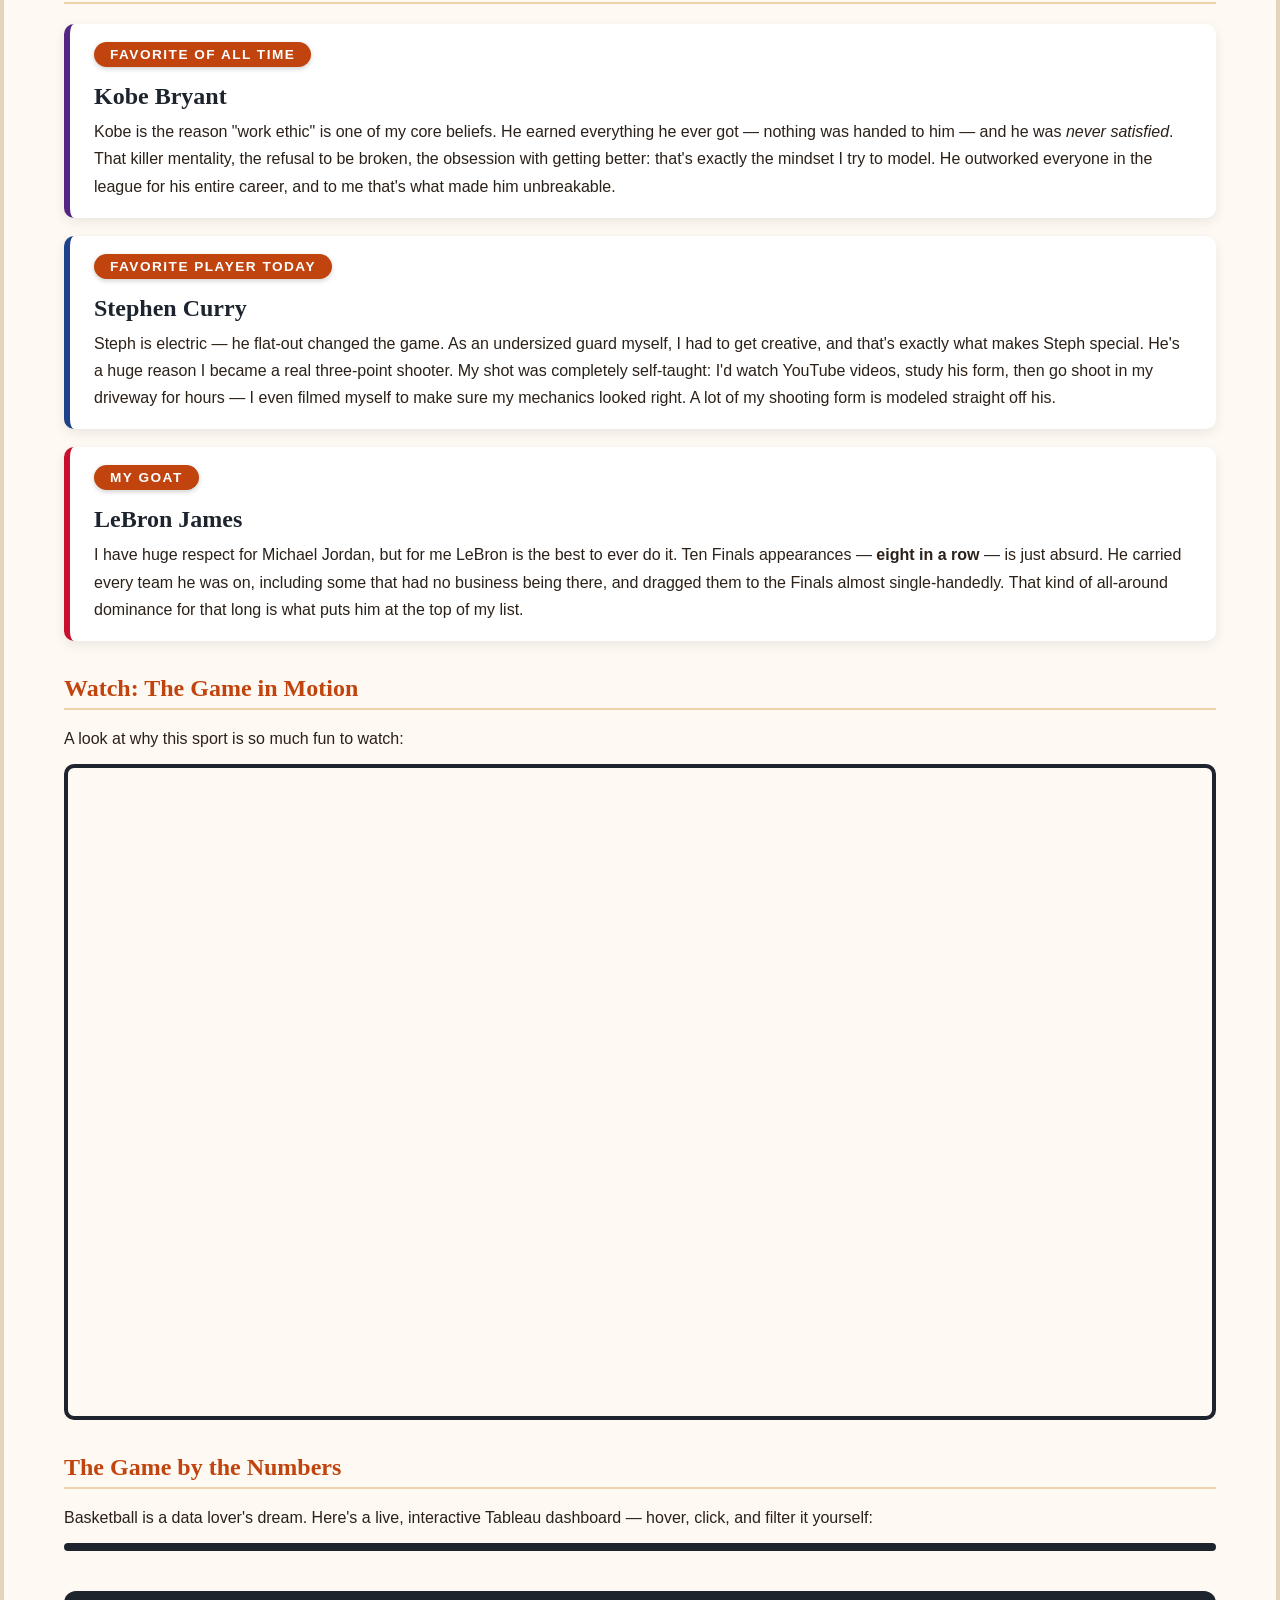
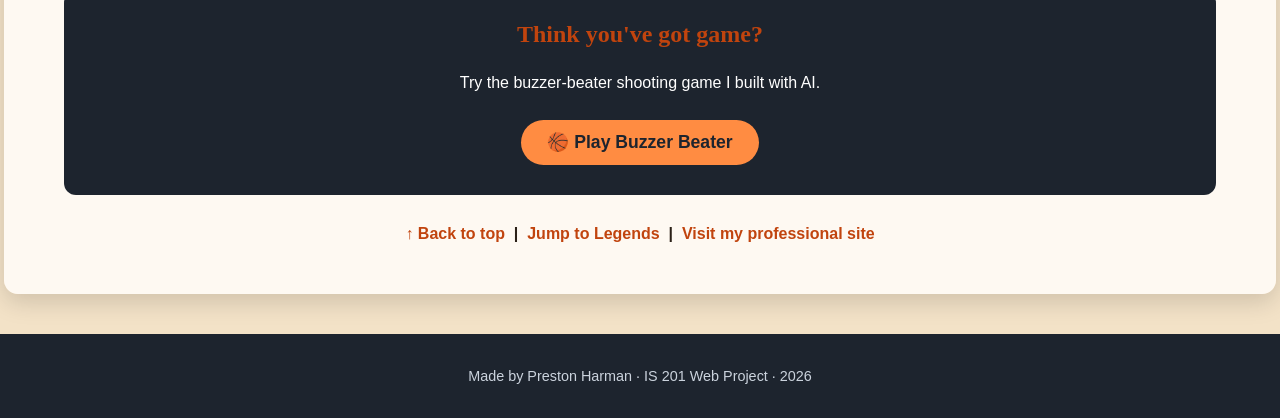
==== commit 40d86cd7: "Add files via upload" ====
--- a/scratch.html
+++ b/scratch.html
@@ -176,7 +176,7 @@
         src="https://public.tableau.com/javascripts/api/tableau.embedding.3.latest.min.js"></script>
       <tableau-viz id="tableauViz"
         src="https://public.tableau.com/views/NBAShots_15945788351370/NBAShots"
-        width="100%" height="700" toolbar="bottom" hide-tabs>
+        width="100%" height="820" toolbar="bottom" hide-tabs>
       </tableau-viz>
     </div>
 
--- a/scratch.css
+++ b/scratch.css
@@ -185,8 +185,9 @@
   border: 4px solid #1d242e;
   border-radius: 10px;
   overflow: hidden;
-  background-color: #ffffff;
-  min-height: 500px;
+  background-color: #1d242e;   /* dark to match the viz so no white gap shows */
+  max-width: 1340px;
+  margin: 0 auto;
 }
 
 /* Call-to-action block */
